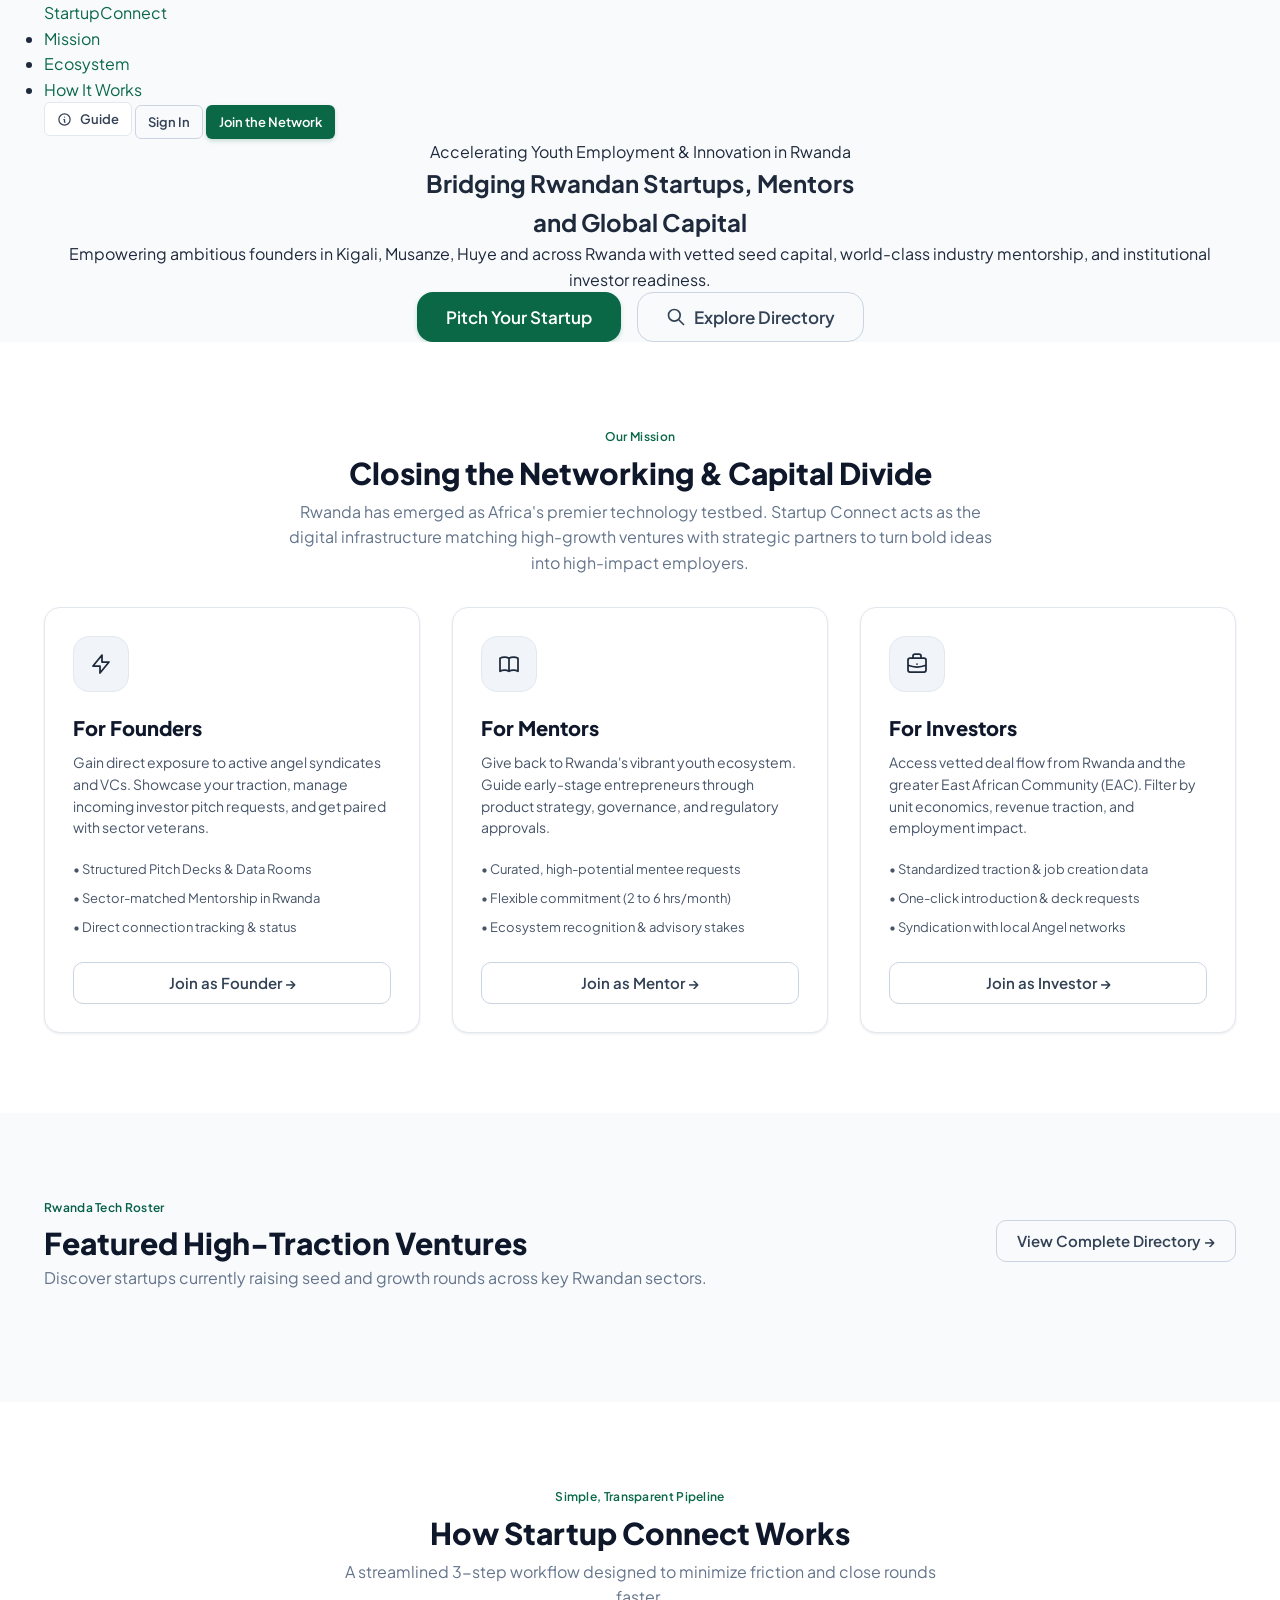
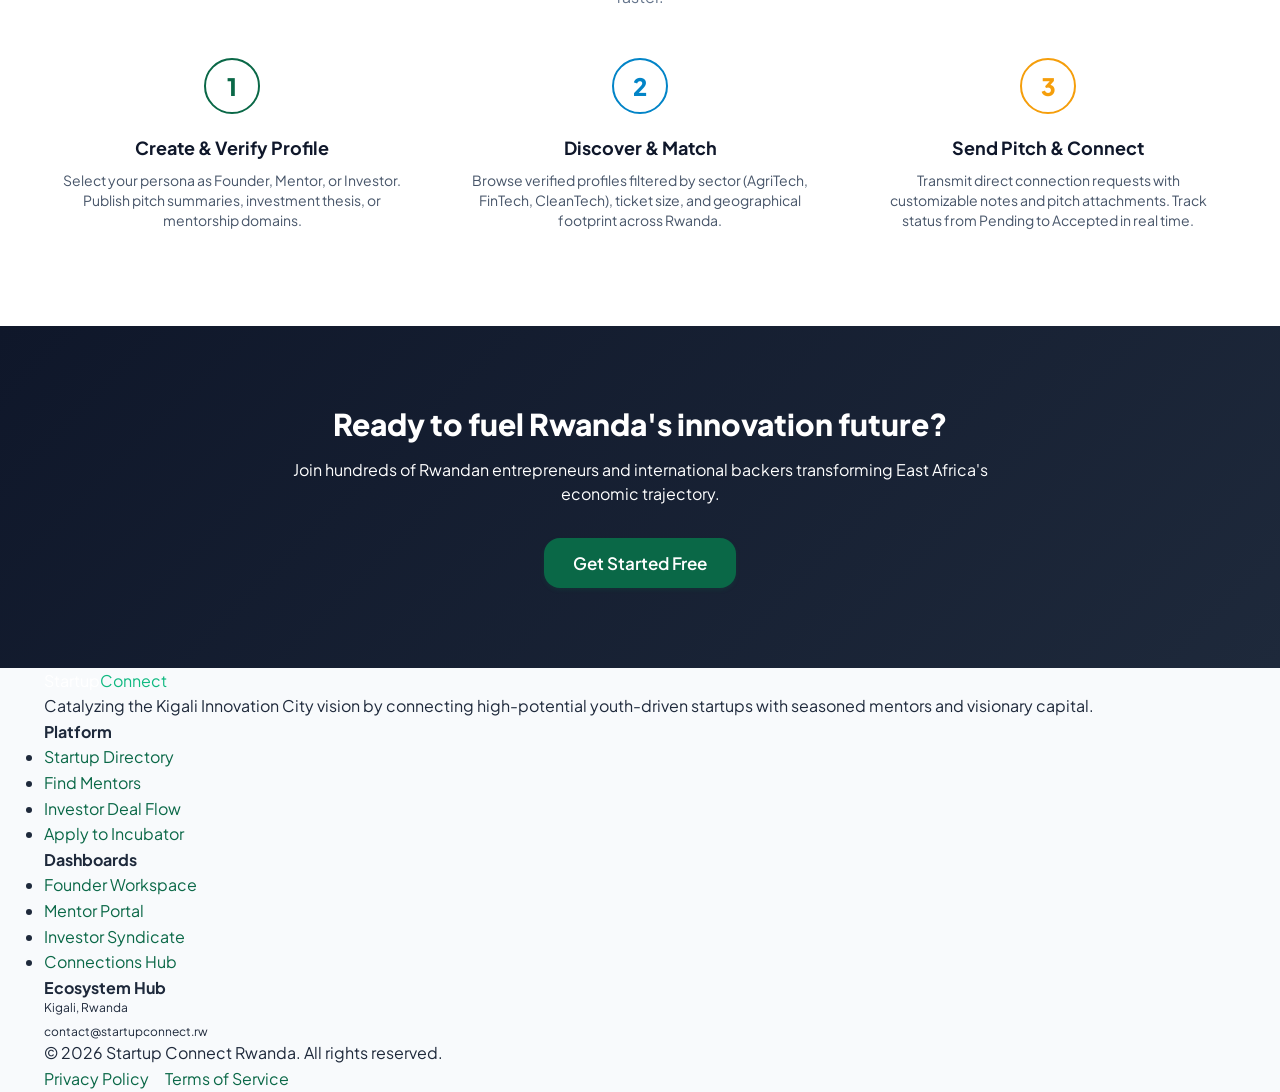
==== index.html @ 46cc5f47 "feat(landing): build ecosystem landing page with stats and value propositions" ====
<!DOCTYPE html>
<html lang="en">
<head>
  <meta charset="UTF-8">
  <meta name="viewport" content="width=device-width, initial-scale=1.0">
  <title>Startup Connect Rwanda | Bridging Startups, Mentors & Capital</title>
  <link rel="preconnect" href="https://fonts.googleapis.com">
  <link rel="preconnect" href="https://fonts.gstatic.com" crossorigin>
  <link href="https://fonts.googleapis.com/css2?family=Plus+Jakarta+Sans:wght@400;500;600;700;800&display=swap" rel="stylesheet">
  <link rel="stylesheet" href="static/css/style.css">
  <link rel="icon" href="data:image/svg+xml,<svg xmlns='http://www.w3.org/2000/svg' viewBox='0 0 100 100'><circle cx='50' cy='50' r='48' fill='%230a6847'/><text x='50' y='64' font-size='44' font-family='sans-serif' font-weight='bold' fill='white' text-anchor='middle'>SC</text></svg>">
</head>
<body>

  <!-- Rwanda Flag Accent Line -->
  <div class="rwanda-flag-stripe"></div>

  <!-- Public Header -->
  <header class="public-header">
    <div class="container">
      <nav class="navbar">
        <a href="index.html" class="brand-logo">
          <div class="brand-text">Startup<span>Connect</span></div>
        </a>

        <ul class="nav-links">
          <li><a href="#mission" class="nav-link">Mission</a></li>
          <li><a href="#startups" class="nav-link">Ecosystem</a></li>
          <li><a href="#roles" class="nav-link">How It Works</a></li>
        </ul>

        <div class="nav-actions">
          <button class="btn btn-light btn-sm" onclick="window.app.openWelcomeGuide()" data-tooltip="View platform quick guide">
            <svg width="15" height="15" fill="none" viewBox="0 0 24 24" stroke="currentColor"><path stroke-linecap="round" stroke-linejoin="round" stroke-width="2" d="M13 16h-1v-4h-1m1-4h.01M21 12a9 9 0 11-18 0 9 9 0 0118 0z" /></svg> Guide
          </button>
          <a href="login.html" id="landing-signin-btn" class="btn btn-outline btn-sm">Sign In</a>
          <a href="signup.html" id="landing-signup-btn" class="btn btn-primary btn-sm">Join the Network</a>
        </div>
      </nav>
    </div>
  </header>

  <!-- Hero Section -->
  <section class="hero-section">
    <div class="container text-center flex flex-col items-center">
      <div class="hero-kicker">
        Accelerating Youth Employment & Innovation in Rwanda
      </div>

      <h1 class="hero-title">
        Bridging Rwandan Startups, Mentors <br>
        and <span class="gradient-text">Global Capital</span>
      </h1>

      <p class="hero-subtitle">
        Empowering ambitious founders in Kigali, Musanze, Huye and across Rwanda with vetted seed capital, world-class industry mentorship, and institutional investor readiness.
      </p>

      <div class="flex gap-4 items-center flex-wrap justify-center">
        <a href="signup.html?role=founder" class="btn btn-primary btn-lg">
          Pitch Your Startup
        </a>
        <a href="directory.html" class="btn btn-outline btn-lg">
          <svg width="20" height="20" fill="none" viewBox="0 0 24 24" stroke="currentColor">
            <path stroke-linecap="round" stroke-linejoin="round" stroke-width="2" d="M21 21l-6-6m2-5a7 7 0 11-14 0 7 7 0 0114 0z" />
          </svg>
          Explore Directory
        </a>
      </div>
    </div>
  </section>

  <!-- Mission & Value Proposition -->
  <section id="mission" class="p-8" style="background-color: var(--white); padding: 5rem 0;">
    <div class="container">
      <div class="text-center mb-8" style="max-width: 720px; margin-left: auto; margin-right: auto;">
        <span class="badge badge-primary mb-2">Our Mission</span>
        <h2 class="text-3xl font-extrabold text-slate-900">Closing the Networking & Capital Divide</h2>
        <p class="text-muted mt-2">
          Rwanda has emerged as Africa's premier technology testbed. Startup Connect acts as the digital infrastructure matching high-growth ventures with strategic partners to turn bold ideas into high-impact employers.
        </p>
      </div>

      <div class="grid grid-cols-3 gap-8">
        <!-- Card 1: For Founders (Hover highlight) -->
        <div class="role-showcase-card founder" onclick="window.location.href='signup.html?role=founder'">
          <div class="role-showcase-icon"><svg width="24" height="24" fill="none" viewBox="0 0 24 24" stroke="currentColor"><path stroke-linecap="round" stroke-linejoin="round" stroke-width="1.75" d="M13 10V3L4 14h7v7l9-11h-7z" /></svg></div>
          <h3 class="role-showcase-title">For Founders</h3>
          <p class="role-showcase-desc">
            Gain direct exposure to active angel syndicates and VCs. Showcase your traction, manage incoming investor pitch requests, and get paired with sector veterans.
          </p>
          <ul class="role-showcase-checklist">
            <li class="flex items-center gap-2">• Structured Pitch Decks & Data Rooms</li>
            <li class="flex items-center gap-2">• Sector-matched Mentorship in Rwanda</li>
            <li class="flex items-center gap-2">• Direct connection tracking & status</li>
          </ul>
          <div class="btn btn-outline role-showcase-btn">Join as Founder &rarr;</div>
        </div>

        <!-- Card 2: For Mentors (Hover highlight) -->
        <div class="role-showcase-card mentor" onclick="window.location.href='signup.html?role=mentor'">
          <div class="role-showcase-icon"><svg width="24" height="24" fill="none" viewBox="0 0 24 24" stroke="currentColor"><path stroke-linecap="round" stroke-linejoin="round" stroke-width="1.75" d="M12 6.253v13m0-13C10.832 5.477 9.246 5 7.5 5S4.168 5.477 3 6.253v13C4.168 18.477 5.754 18 7.5 18s3.332.477 4.5 1.253m0-13C13.168 5.477 14.754 5 16.5 5c1.747 0 3.332.477 4.5 1.253v13C19.832 18.477 18.247 18 16.5 18c-1.746 0-3.332.477-4.5 1.253" /></svg></div>
          <h3 class="role-showcase-title">For Mentors</h3>
          <p class="role-showcase-desc">
            Give back to Rwanda's vibrant youth ecosystem. Guide early-stage entrepreneurs through product strategy, governance, and regulatory approvals.
          </p>
          <ul class="role-showcase-checklist">
            <li class="flex items-center gap-2">• Curated, high-potential mentee requests</li>
            <li class="flex items-center gap-2">• Flexible commitment (2 to 6 hrs/month)</li>
            <li class="flex items-center gap-2">• Ecosystem recognition & advisory stakes</li>
          </ul>
          <div class="btn btn-outline role-showcase-btn">Join as Mentor &rarr;</div>
        </div>

        <!-- Card 3: For Investors (Hover highlight) -->
        <div class="role-showcase-card investor" onclick="window.location.href='signup.html?role=investor'">
          <div class="role-showcase-icon"><svg width="24" height="24" fill="none" viewBox="0 0 24 24" stroke="currentColor"><path stroke-linecap="round" stroke-linejoin="round" stroke-width="1.75" d="M21 13.255A23.931 23.931 0 0112 15c-3.183 0-6.22-.62-9-1.745M16 6V4a2 2 0 00-2-2h-4a2 2 0 00-2 2v2m4 6h.01M5 20h14a2 2 0 002-2V8a2 2 0 00-2-2H5a2 2 0 00-2 2v10a2 2 0 002 2z" /></svg></div>
          <h3 class="role-showcase-title">For Investors</h3>
          <p class="role-showcase-desc">
            Access vetted deal flow from Rwanda and the greater East African Community (EAC). Filter by unit economics, revenue traction, and employment impact.
          </p>
          <ul class="role-showcase-checklist">
            <li class="flex items-center gap-2">• Standardized traction & job creation data</li>
            <li class="flex items-center gap-2">• One-click introduction & deck requests</li>
            <li class="flex items-center gap-2">• Syndication with local Angel networks</li>
          </ul>
          <div class="btn btn-outline role-showcase-btn">Join as Investor &rarr;</div>
        </div>
      </div>
    </div>
  </section>

  <!-- Interactive Ecosystem Preview -->
  <section id="startups" class="p-8" style="background-color: var(--slate-50); padding: 5rem 0;">
    <div class="container">
      <div class="flex items-center justify-between mb-8 flex-wrap gap-4">
        <div>
          <span class="badge badge-success mb-2">Rwanda Tech Roster</span>
          <h2 class="text-3xl font-extrabold text-slate-900">Featured High-Traction Ventures</h2>
          <p class="text-muted mt-1">Discover startups currently raising seed and growth rounds across key Rwandan sectors.</p>
        </div>
        <a href="directory.html" class="btn btn-outline">View Complete Directory &rarr;</a>
      </div>

      <div class="grid grid-cols-3 gap-6" id="featured-startups-grid">
        <!-- Rendered by JS or static fallback -->
      </div>
    </div>
  </section>

  <!-- How It Works Step By Step -->
  <section id="roles" class="p-8" style="background-color: var(--white); padding: 5rem 0;">
    <div class="container">
      <div class="text-center mb-8" style="max-width: 600px; margin-left: auto; margin-right: auto;">
        <span class="badge badge-primary mb-2">Simple, Transparent Pipeline</span>
        <h2 class="text-3xl font-extrabold text-slate-900">How Startup Connect Works</h2>
        <p class="text-muted mt-2">A streamlined 3-step workflow designed to minimize friction and close rounds faster.</p>
      </div>

      <div class="grid grid-cols-3 gap-8 text-center">
        <div class="p-4">
          <div style="width: 3.5rem; height: 3.5rem; border-radius: 50%; border: 2px solid var(--primary); background: transparent; color: var(--primary); font-size: 1.5rem; font-weight: 800; display: inline-flex; align-items: center; justify-content: center; margin-bottom: 1.25rem;">1</div>
          <h3 class="text-lg font-bold text-slate-900 mb-2">Create & Verify Profile</h3>
          <p class="text-sm text-slate-600">Select your persona as Founder, Mentor, or Investor. Publish pitch summaries, investment thesis, or mentorship domains.</p>
        </div>

        <div class="p-4">
          <div style="width: 3.5rem; height: 3.5rem; border-radius: 50%; border: 2px solid var(--secondary); background: transparent; color: var(--secondary); font-size: 1.5rem; font-weight: 800; display: inline-flex; align-items: center; justify-content: center; margin-bottom: 1.25rem;">2</div>
          <h3 class="text-lg font-bold text-slate-900 mb-2">Discover & Match</h3>
          <p class="text-sm text-slate-600">Browse verified profiles filtered by sector (AgriTech, FinTech, CleanTech), ticket size, and geographical footprint across Rwanda.</p>
        </div>

        <div class="p-4">
          <div style="width: 3.5rem; height: 3.5rem; border-radius: 50%; border: 2px solid var(--accent-gold); background: transparent; color: var(--accent-gold); font-size: 1.5rem; font-weight: 800; display: inline-flex; align-items: center; justify-content: center; margin-bottom: 1.25rem;">3</div>
          <h3 class="text-lg font-bold text-slate-900 mb-2">Send Pitch & Connect</h3>
          <p class="text-sm text-slate-600">Transmit direct connection requests with customizable notes and pitch attachments. Track status from Pending to Accepted in real time.</p>
        </div>
      </div>
    </div>
  </section>

  <!-- CTA Banner -->
  <section class="p-8" style="background: linear-gradient(135deg, var(--slate-900) 0%, #1e293b 100%); color: var(--white); padding: 5rem 0;">
    <div class="container text-center" style="max-width: 760px;">
      <h2 class="text-3xl font-extrabold mb-4">Ready to fuel Rwanda's innovation future?</h2>
      <p class="text-slate-300 text-base mb-8">
        Join hundreds of Rwandan entrepreneurs and international backers transforming East Africa's economic trajectory.
      </p>
      <div class="flex gap-4 justify-center flex-wrap">
        <a href="signup.html" class="btn btn-primary btn-lg">Get Started Free</a>
      </div>
    </div>
  </section>

  <!-- Public Footer -->
  <footer class="public-footer">
    <div class="container">
      <div class="footer-top">
        <div class="footer-brand">
          <div class="brand-logo" style="color: var(--white);">
            <div class="brand-text">Startup<span style="color: #10b981;">Connect</span></div>
          </div>
          <p>
            Catalyzing the Kigali Innovation City vision by connecting high-potential youth-driven startups with seasoned mentors and visionary capital.
          </p>
        </div>

        <div>
          <h4 class="footer-title">Platform</h4>
          <ul class="footer-links">
            <li><a href="directory.html" class="footer-link">Startup Directory</a></li>
            <li><a href="directory.html?role=mentor" class="footer-link">Find Mentors</a></li>
            <li><a href="directory.html?role=investor" class="footer-link">Investor Deal Flow</a></li>
            <li><a href="signup.html" class="footer-link">Apply to Incubator</a></li>
          </ul>
        </div>

        <div>
          <h4 class="footer-title">Dashboards</h4>
          <ul class="footer-links">
            <li><a href="dashboard-founder.html" class="footer-link">Founder Workspace</a></li>
            <li><a href="dashboard-mentor.html" class="footer-link">Mentor Portal</a></li>
            <li><a href="dashboard-investor.html" class="footer-link">Investor Syndicate</a></li>
            <li><a href="connections.html" class="footer-link">Connections Hub</a></li>
          </ul>
        </div>

        <div>
          <h4 class="footer-title">Ecosystem Hub</h4>
          <p class="text-xs text-slate-400 mb-2">Kigali, Rwanda</p>
          <p class="text-xs text-slate-400">contact@startupconnect.rw</p>
        </div>
      </div>

      <div class="footer-bottom">
        <div>&copy; 2026 Startup Connect Rwanda. All rights reserved.</div>
        <div class="flex gap-4">
          <a href="#" class="footer-link">Privacy Policy</a>
          <a href="#" class="footer-link">Terms of Service</a>
        </div>
      </div>
    </div>
  </footer>

  <script src="static/js/data.js"></script>
  <script src="static/js/app.js"></script>
  <script>
    // Render featured startups on landing page
    document.addEventListener("DOMContentLoaded", () => {
      const container = document.getElementById("featured-startups-grid");
      if (!container || !window.app) return;

      const featured = window.app.state.startups.filter(s => s.isFeatured).slice(0, 3);
      container.innerHTML = featured.map(s => `
        <div class="profile-card">
          <div class="profile-header">
            <div class="profile-title-area">
              <div class="flex items-center justify-between">
                <span class="badge badge-primary">${s.sector}</span>
                <span class="text-xs font-semibold text-muted">${s.stage}</span>
              </div>
              <h3 class="profile-name mt-1">${s.name}</h3>
              <div class="profile-subtitle">${s.location} • Founder: ${s.founderName}</div>
            </div>
          </div>
          
          <p class="profile-bio">${s.description}</p>
          
          <div class="profile-meta-grid">
            <div class="meta-item">
              <span class="meta-label">Target Round</span>
              <span class="meta-val text-primary">${formatRwf(s.capitalSeeking)}</span>
            </div>
            <div class="meta-item">
              <span class="meta-label">Youth Jobs</span>
              <span class="meta-val">${s.youthJobsCreated} created</span>
            </div>
          </div>

          <div class="flex gap-2 mt-auto">
            <a href="directory.html?q=${encodeURIComponent(s.name)}" class="btn btn-outline btn-sm flex-1">View Profile</a>
            <a href="signup.html?role=investor" class="btn btn-primary btn-sm">Pitch Request</a>
          </div>
        </div>
      `).join("");

      if (window.app && window.app.currentUser) {
        const signinBtn = document.getElementById("landing-signin-btn");
        const signupBtn = document.getElementById("landing-signup-btn");
        if (signinBtn) {
          signinBtn.href = `dashboard-${window.app.currentUser.role}.html`;
          signinBtn.textContent = "My Dashboard";
          signinBtn.className = "btn btn-primary btn-sm";
        }
        if (signupBtn) {
          signupBtn.href = "#";
          signupBtn.textContent = "Sign Out";
          signupBtn.className = "btn btn-outline btn-sm";
          signupBtn.onclick = (e) => {
            e.preventDefault();
            window.app.logout();
          };
        }
      }
    });
  </script>
</body>
</html>
---- static/css/style.css ----
/* ==========================================================================
   Startup Connect Rwanda - Modern Design System
   Professional Startup Incubator & Accelerator Aesthetic
   ========================================================================== */

:root {
  /* Brand Palette - Inspired by Rwanda's Innovation & Green Economy */
  --primary: #0a6847;
  --primary-hover: #085238;
  --primary-light: #e8f5e9;
  --primary-subtle: rgba(10, 104, 71, 0.08);

  --secondary: #0284c7;
  --secondary-hover: #0369a1;
  --secondary-light: #e0f2fe;

  --accent-gold: #f59e0b;
  --accent-gold-light: #fef3c7;
  --rwanda-blue: #00a3e0;
  --rwanda-yellow: #fad201;
  --rwanda-green: #20603d;

  /* Neutral Spectrum */
  --slate-900: #0f172a;
  --slate-800: #1e293b;
  --slate-700: #334155;
  --slate-600: #475569;
  --slate-500: #64748b;
  --slate-400: #94a3b8;
  --slate-300: #cbd5e1;
  --slate-200: #e2e8f0;
  --slate-100: #f1f5f9;
  --slate-50: #f8fafc;
  --white: #ffffff;

  /* Status Tokens */
  --success: #10b981;
  --success-bg: #d1fae5;
  --warning: #f59e0b;
  --warning-bg: #fef3c7;
  --danger: #ef4444;
  --danger-bg: #fee2e2;
  --info: #3b82f6;
  --info-bg: #dbeafe;

  /* Typography */
  --font-sans: 'Plus Jakarta Sans', 'Inter', -apple-system, BlinkMacSystemFont, 'Segoe UI', Roboto, sans-serif;
  --font-mono: ui-monospace, SFMono-Regular, Menlo, Monaco, Consolas, monospace;

  /* Elevations */
  --shadow-xs: 0 1px 2px 0 rgba(0, 0, 0, 0.05);
  --shadow-sm: 0 1px 3px 0 rgba(15, 23, 42, 0.08), 0 1px 2px -1px rgba(15, 23, 42, 0.04);
  --shadow-md: 0 4px 6px -1px rgba(15, 23, 42, 0.08), 0 2px 4px -2px rgba(15, 23, 42, 0.06);
  --shadow-lg: 0 10px 15px -3px rgba(15, 23, 42, 0.08), 0 4px 6px -4px rgba(15, 23, 42, 0.04);
  --shadow-xl: 0 20px 25px -5px rgba(15, 23, 42, 0.1), 0 8px 10px -6px rgba(15, 23, 42, 0.05);
  --shadow-glass: 0 8px 32px 0 rgba(15, 23, 42, 0.08);

  /* Borders & Radius */
  --radius-sm: 6px;
  --radius-md: 10px;
  --radius-lg: 16px;
  --radius-xl: 24px;
  --radius-full: 9999px;

  /* Transitions */
  --transition-fast: 150ms cubic-bezier(0.4, 0, 0.2, 1);
  --transition-normal: 250ms cubic-bezier(0.4, 0, 0.2, 1);
  --transition-bounce: 350ms cubic-bezier(0.34, 1.56, 0.64, 1);
}

/* Base Resets */
*, *::before, *::after {
  box-sizing: border-box;
  margin: 0;
  padding: 0;
}

html {
  font-size: 16px;
  scroll-behavior: smooth;
  -webkit-font-smoothing: antialiased;
  -moz-osx-font-smoothing: grayscale;
}

body {
  font-family: var(--font-sans);
  background-color: var(--slate-50);
  color: var(--slate-800);
  line-height: 1.6;
  min-height: 100vh;
  display: flex;
  flex-direction: column;
}

img {
  max-width: 100%;
  height: auto;
  display: block;
}

a {
  color: var(--primary);
  text-decoration: none;
  transition: color var(--transition-fast);
}

a:hover {
  color: var(--primary-hover);
}

button, input, select, textarea {
  font-family: inherit;
  font-size: inherit;
}

/* ==========================================================================
   Layout & Container Utilities
   ========================================================================== */
.container {
  width: 100%;
  max-width: 1240px;
  margin-left: auto;
  margin-right: auto;
  padding-left: 1.5rem;
  padding-right: 1.5rem;
}

.container-fluid {
  width: 100%;
  padding-left: 1.5rem;
  padding-right: 1.5rem;
}

/* Grid & Flex Utilities */
.flex { display: flex; }
.flex-col { display: flex; flex-direction: column; }
.items-center { align-items: center; }
.items-start { align-items: flex-start; }
.justify-between { justify-content: space-between; }
.justify-center { justify-content: center; }
.justify-end { justify-content: flex-end; }
.flex-wrap { flex-wrap: wrap; }
.gap-1 { gap: 0.25rem; }
.gap-2 { gap: 0.5rem; }
.gap-3 { gap: 0.75rem; }
.gap-4 { gap: 1rem; }
.gap-6 { gap: 1.5rem; }
.gap-8 { gap: 2rem; }
.flex-1 { flex: 1; }

.grid { display: grid; }
.grid-cols-1 { grid-template-columns: repeat(1, minmax(0, 1fr)); }
.grid-cols-2 { grid-template-columns: repeat(2, minmax(0, 1fr)); }
.grid-cols-3 { grid-template-columns: repeat(3, minmax(0, 1fr)); }
.grid-cols-4 { grid-template-columns: repeat(4, minmax(0, 1fr)); }

@media (max-width: 1024px) {
  .grid-cols-4 { grid-template-columns: repeat(2, minmax(0, 1fr)); }
  .grid-cols-3 { grid-template-columns: repeat(2, minmax(0, 1fr)); }
}

@media (max-width: 768px) {
  .grid-cols-4, .grid-cols-3, .grid-cols-2 { grid-template-columns: 1fr; }
}

/* Spacing */
.mt-1 { margin-top: 0.25rem; }
.mt-2 { margin-top: 0.5rem; }
.mt-4 { margin-top: 1rem; }
.mt-6 { margin-top: 1.5rem; }
.mt-8 { margin-top: 2rem; }
.mb-2 { margin-bottom: 0.5rem; }
.mb-4 { margin-bottom: 1rem; }
.mb-6 { margin-bottom: 1.5rem; }
.mb-8 { margin-bottom: 2rem; }
.p-4 { padding: 1rem; }
.p-6 { padding: 1.5rem; }
.p-8 { padding: 2rem; }

/* Text Utilities */
.text-center { text-align: center; }
.text-left { text-align: left; }
.text-right { text-align: right; }
.text-xs { font-size: 0.75rem; line-height: 1rem; }
.text-sm { font-size: 0.875rem; line-height: 1.25rem; }
.text-base { font-size: 1rem; line-height: 1.5rem; }
.text-lg { font-size: 1.125rem; line-height: 1.75rem; }
.text-xl { font-size: 1.25rem; line-height: 1.75rem; }
.text-2xl { font-size: 1.5rem; line-height: 2rem; }
.text-3xl { font-size: 1.875rem; line-height: 2.25rem; }
.text-4xl { font-size: 2.25rem; line-height: 2.5rem; }
.font-normal { font-weight: 400; }
.font-medium { font-weight: 500; }
.font-semibold { font-weight: 600; }
.font-bold { font-weight: 700; }
.font-extrabold { font-weight: 800; }

.text-muted { color: var(--slate-500); }
.text-slate-600 { color: var(--slate-600); }
.text-slate-700 { color: var(--slate-700); }
.text-slate-900 { color: var(--slate-900); }
.text-primary { color: var(--primary); }
.text-success { color: var(--success); }
.text-warning { color: var(--warning); }
.text-danger { color: var(--danger); }

/* ==========================================================================
   UI Components: Buttons
   ========================================================================== */
.btn {
  display: inline-flex;
  align-items: center;
  justify-content: center;
  gap: 0.5rem;
  font-weight: 600;
  font-size: 0.9375rem;
  padding: 0.625rem 1.25rem;
  border-radius: var(--radius-md);
  border: 1px solid transparent;
  cursor: pointer;
  transition: all var(--transition-fast);
  white-space: nowrap;
  line-height: 1.25rem;
}

.btn:active {
  transform: translateY(1px);
}

.btn-primary {
  background-color: var(--primary);
  color: var(--white);
  box-shadow: 0 2px 4px rgba(10, 104, 71, 0.2);
}
.btn-primary:hover {
  background-color: var(--primary-hover);
  color: var(--white);
  box-shadow: 0 4px 8px rgba(10, 104, 71, 0.3);
}

.btn-secondary {
  background-color: var(--secondary);
  color: var(--white);
}
.btn-secondary:hover {
  background-color: var(--secondary-hover);
  color: var(--white);
}

.btn-outline {
  background-color: transparent;
  border-color: var(--slate-300);
  color: var(--slate-700);
}
.btn-outline:hover {
  background-color: var(--slate-100);
  border-color: var(--slate-400);
  color: var(--slate-900);
}

.btn-outline-primary {
  background-color: transparent;
  border-color: var(--primary);
  color: var(--primary);
}
.btn-outline-primary:hover {
  background-color: var(--primary-light);
  color: var(--primary-hover);
}

.btn-light {
  background-color: var(--white);
  border-color: var(--slate-200);
  color: var(--slate-700);
}
.btn-light:hover {
  background-color: var(--slate-50);
  color: var(--slate-900);
  border-color: var(--slate-300);
}

.btn-danger {
  background-color: var(--danger);
  color: var(--white);
}
.btn-danger:hover {
  background-color: #dc2626;
  color: var(--white);
}

.btn-sm {
  padding: 0.375rem 0.75rem;
  font-size: 0.8125rem;
  border-radius: var(--radius-sm);
}

.btn-lg {
  padding: 0.875rem 1.75rem;
  font-size: 1.0625rem;
  border-radius: var(--radius-lg);
}

.btn-block {
  width: 100%;
}

.btn-icon {
  width: 2.25rem;
  height: 2.25rem;
  padding: 0;
  display: inline-flex;
  align-items: center;
  justify-content: center;
  border-radius: var(--radius-md);
}

/* ==========================================================================
   UI Components: Badges & Tags
   ========================================================================== */
.badge {
  display: inline-flex;
  align-items: center;
  gap: 0.375rem;
  font-size: 0.75rem;
  font-weight: 600;
  padding: 0;
  background-color: transparent !important;
  background: transparent !important;
  border: none !important;
  box-shadow: none !important;
  border-radius: 0;
  text-transform: capitalize;
  letter-spacing: 0.025em;
}

.badge-primary { background-color: transparent !important; background: transparent !important; color: var(--primary); }
.badge-secondary { background-color: transparent !important; background: transparent !important; color: var(--secondary); }
.badge-success { background-color: transparent !important; background: transparent !important; color: #065f46; }
.badge-warning { background-color: transparent !important; background: transparent !important; color: #92400e; }
.badge-danger { background-color: transparent !important; background: transparent !important; color: #991b1b; }
.badge-info { background-color: transparent !important; background: transparent !important; color: #1e40af; }
.badge-slate { background-color: transparent !important; background: transparent !important; color: var(--slate-700); }

.badge-dot::before {
  content: '';
  width: 6px;
  height: 6px;
  border-radius: 50%;
  background-color: currentColor;
}

/* Sector & Stage Pills */
.tag {
  display: inline-flex;
  align-items: center;
  font-size: 0.75rem;
  font-weight: 600;
  padding: 0;
  border-radius: 0;
  background-color: transparent !important;
  background: transparent !important;
  color: var(--slate-600);
  border: none !important;
}

/* ==========================================================================
   UI Components: Cards & Panels
   ========================================================================== */
.card {
  background-color: var(--white);
  border-radius: var(--radius-lg);
  border: 1px solid var(--slate-200);
  box-shadow: var(--shadow-sm);
  transition: transform var(--transition-normal), box-shadow var(--transition-normal);
  overflow: hidden;
}

.card-hover:hover {
  transform: translateY(-3px);
  box-shadow: var(--shadow-lg);
  border-color: var(--slate-300);
}

.card-header {
  padding: 1.35rem 1.75rem;
  border-bottom: 1px solid var(--slate-100);
  display: flex;
  align-items: center;
  justify-content: space-between;
}

.card-body {
  padding: 1.75rem 2rem;
}

.card-footer {
  padding: 1rem 1.5rem;
  background-color: var(--slate-50);
  border-top: 1px solid var(--slate-100);
}

/* Stat Card */
.stat-card {
  background: var(--white);
  border-radius: var(--radius-lg);
  padding: 1.25rem 1.5rem;
  border: 1px solid var(--slate-200);
  box-shadow: var(--shadow-sm);
  display: flex;
  flex-direction: column;
  justify-content: center;
  gap: 0.25rem;
  position: relative;
  overflow: hidden;
  transition: transform var(--transition-fast), box-shadow var(--transition-fast), border-color var(--transition-fast);
}

.stat-card:hover {
  transform: translateY(-2px);
  box-shadow: var(--shadow-md);
  border-color: var(--slate-300);
}

.stat-icon {
  width: 3.25rem;
  height: 3.25rem;
  border-radius: var(--radius-lg);
  display: flex;
  align-items: center;
  justify-content: center;
  font-size: 1.5rem;
  flex-shrink: 0;
}

.stat-icon.green { background-color: var(--primary-light); color: var(--primary); }
.stat-icon.blue { background-color: var(--secondary-light); color: var(--secondary); }
.stat-icon.gold { background-color: var(--accent-gold-light); color: var(--accent-gold); }
.stat-icon.purple { background-color: #f3e8ff; color: #7e22ce; }

.stat-val {
  font-size: 1.75rem;
  font-weight: 800;
  color: var(--slate-900);
  line-height: 1.2;
}

.stat-label {
  font-size: 0.875rem;
  color: var(--slate-500);
  font-weight: 500;
}

/* ==========================================================================
   UI Components: Form Elements
   ========================================================================== */
.form-group {
  margin-bottom: 1.25rem;
}

.form-label {
  display: block;
  font-size: 0.875rem;
  font-weight: 600;
  color: var(--slate-700);
  margin-bottom: 0.375rem;
}

.form-label .required {
  color: var(--danger);
  margin-left: 2px;
}

.form-control {
  width: 100%;
  padding: 0.6875rem 0.875rem;
  font-size: 0.9375rem;
  border: 1px solid var(--slate-300);
  border-radius: var(--radius-md);
  background-color: var(--white);
  color: var(--slate-800);
  transition: border-color var(--transition-fast), box-shadow var(--transition-fast);
}

.form-control:focus {
  outline: none;
  border-color: var(--primary);
  box-shadow: 0 0 0 3px rgba(10, 104, 71, 0.15);
}

.form-control::placeholder {
  color: var(--slate-400);
}

textarea.form-control {
  min-height: 100px;
  resize: vertical;
}

.form-select {
  appearance: none;
  background-image: url("data:image/svg+xml,%3Csvg xmlns='http://www.w3.org/2000/svg' fill='none' viewBox='0 0 24 24' stroke='%2364748b'%3E%3Cpath stroke-linecap='round' stroke-linejoin='round' stroke-width='2' d='M19 9l-7 7-7-7'%3E%3C/path%3E%3C/svg%3E");
  background-repeat: no-repeat;
  background-position: right 0.75rem center;
  background-size: 1.25rem;
  padding-right: 2.5rem;
}

.form-hint {
  font-size: 0.75rem;
  color: var(--slate-500);
  margin-top: 0.25rem;
}

/* Role Selector Cards */
.role-picker {
  display: grid;
  grid-template-columns: repeat(3, 1fr);
  gap: 1rem;
  margin-bottom: 1.5rem;
}

@media (max-width: 768px) {
  .role-picker { grid-template-columns: 1fr; }
}

.role-card {
  border: 2px solid var(--slate-200);
  border-radius: var(--radius-lg);
  padding: 1.25rem 1rem;
  text-align: center;
  cursor: pointer;
  background: var(--white);
  transition: all var(--transition-normal);
  display: flex;
  flex-direction: column;
  align-items: center;
  position: relative;
}

/* Hover highlights for role-specific cards */
.role-card[data-role="founder"]:hover {
  border-color: var(--primary);
  background: linear-gradient(180deg, rgba(10, 104, 71, 0.05) 0%, var(--white) 100%);
  transform: translateY(-4px);
  box-shadow: 0 12px 24px -4px rgba(10, 104, 71, 0.2);
}
.role-card[data-role="founder"]:hover .role-card-icon {
  background: var(--primary);
  color: var(--white);
  border-color: var(--primary);
  transform: scale(1.08);
}

.role-card[data-role="mentor"]:hover {
  border-color: var(--secondary);
  background: linear-gradient(180deg, rgba(2, 132, 199, 0.05) 0%, var(--white) 100%);
  transform: translateY(-4px);
  box-shadow: 0 12px 24px -4px rgba(2, 132, 199, 0.25);
}
.role-card[data-role="mentor"]:hover .role-card-icon {
  background: var(--secondary);
  color: var(--white);
  border-color: var(--secondary);
  transform: scale(1.08);
}

.role-card[data-role="investor"]:hover {
  border-color: var(--accent-gold);
  background: linear-gradient(180deg, rgba(245, 158, 11, 0.05) 0%, var(--white) 100%);
  transform: translateY(-4px);
  box-shadow: 0 12px 24px -4px rgba(245, 158, 11, 0.25);
}
.role-card[data-role="investor"]:hover .role-card-icon {
  background: var(--slate-900);
  color: var(--accent-gold);
  border-color: var(--slate-900);
  transform: scale(1.08);
}

/* Active states */
.role-card[data-role="founder"].active {
  border-color: var(--primary);
  background-color: var(--primary-light);
  box-shadow: 0 0 0 2px var(--primary);
}
.role-card[data-role="founder"].active .role-card-icon {
  background: var(--primary);
  color: var(--white);
}

.role-card[data-role="mentor"].active {
  border-color: var(--secondary);
  background-color: var(--secondary-light);
  box-shadow: 0 0 0 2px var(--secondary);
}
.role-card[data-role="mentor"].active .role-card-icon {
  background: var(--secondary);
  color: var(--white);
}

.role-card[data-role="investor"].active {
  border-color: var(--slate-900);
  background-color: var(--slate-100);
  box-shadow: 0 0 0 2px var(--slate-900);
}
.role-card[data-role="investor"].active .role-card-icon {
  background: var(--slate-900);
  color: var(--white);
}

.role-card-icon {
  width: 3rem;
  height: 3rem;
  border-radius: 50%;
  background: var(--white);
  border: 1px solid var(--slate-200);
  display: flex;
  align-items: center;
  justify-content: center;
  font-size: 1.5rem;
  margin-bottom: 0.75rem;
  color: var(--primary);
  transition: all var(--transition-fast);
}

.role-card-title {
  font-weight: 700;
  font-size: 1rem;
  color: var(--slate-900);
  margin-bottom: 0.25rem;
}

.role-card-desc {
  font-size: 0.78rem;
  color: var(--slate-500);
  line-height: 1.35;
}

/* ==========================================================================
   Interactive Role Showcase Cards (For Landing Page)
   Hover highlights for Founders, Mentors, Investors
   ========================================================================== */
.role-showcase-card {
  background-color: var(--white);
  border: 1.5px solid var(--slate-200);
  border-radius: var(--radius-lg);
  padding: 1.75rem;
  box-shadow: var(--shadow-sm);
  display: flex;
  flex-direction: column;
  height: 100%;
  cursor: pointer;
  position: relative;
  overflow: hidden;
  transition: transform var(--transition-normal), box-shadow var(--transition-normal), border-color var(--transition-normal), background var(--transition-normal);
  text-decoration: none;
  color: inherit;
}

.role-showcase-card:hover {
  transform: translateY(-8px);
}

.role-showcase-icon {
  width: 3.5rem;
  height: 3.5rem;
  border-radius: var(--radius-lg);
  background-color: var(--slate-100);
  border: 1px solid var(--slate-200);
  display: flex;
  align-items: center;
  justify-content: center;
  font-size: 1.75rem;
  margin-bottom: 1.25rem;
  transition: all var(--transition-normal);
}

.role-showcase-title {
  font-size: 1.25rem;
  font-weight: 800;
  color: var(--slate-900);
  margin-bottom: 0.5rem;
  transition: color var(--transition-fast);
}

.role-showcase-desc {
  font-size: 0.875rem;
  color: var(--slate-600);
  line-height: 1.55;
  margin-bottom: 1.25rem;
}

.role-showcase-checklist {
  list-style: none;
  font-size: 0.8125rem;
  color: var(--slate-600);
  display: flex;
  flex-direction: column;
  gap: 0.5rem;
  margin-bottom: 1.5rem;
}

.role-showcase-btn {
  margin-top: auto;
  width: 100%;
  transition: all var(--transition-normal);
}

/* 1. Founder Hover Highlight */
.role-showcase-card.founder:hover {
  border-color: var(--primary);
  background: linear-gradient(180deg, rgba(10, 104, 71, 0.04) 0%, #ffffff 50%);
  box-shadow: 0 20px 35px -8px rgba(10, 104, 71, 0.22), 0 0 0 2px var(--primary);
}
.role-showcase-card.founder:hover .role-showcase-icon {
  background-color: var(--primary);
  color: var(--white);
  border-color: var(--primary);
  transform: scale(1.1) rotate(-4deg);
  box-shadow: 0 8px 16px rgba(10, 104, 71, 0.25);
}
.role-showcase-card.founder:hover .role-showcase-title {
  color: var(--primary);
}
.role-showcase-card.founder:hover .role-showcase-btn {
  background-color: var(--primary);
  color: var(--white);
  border-color: var(--primary);
  box-shadow: 0 4px 14px rgba(10, 104, 71, 0.35);
  transform: translateY(-2px);
}

/* 2. Mentor Hover Highlight */
.role-showcase-card.mentor:hover {
  border-color: var(--secondary);
  background: linear-gradient(180deg, rgba(2, 132, 199, 0.04) 0%, #ffffff 50%);
  box-shadow: 0 20px 35px -8px rgba(2, 132, 199, 0.25), 0 0 0 2px var(--secondary);
}
.role-showcase-card.mentor:hover .role-showcase-icon {
  background-color: var(--secondary);
  color: var(--white);
  border-color: var(--secondary);
  transform: scale(1.1) rotate(4deg);
  box-shadow: 0 8px 16px rgba(2, 132, 199, 0.25);
}
.role-showcase-card.mentor:hover .role-showcase-title {
  color: var(--secondary);
}
.role-showcase-card.mentor:hover .role-showcase-btn {
  background-color: var(--secondary);
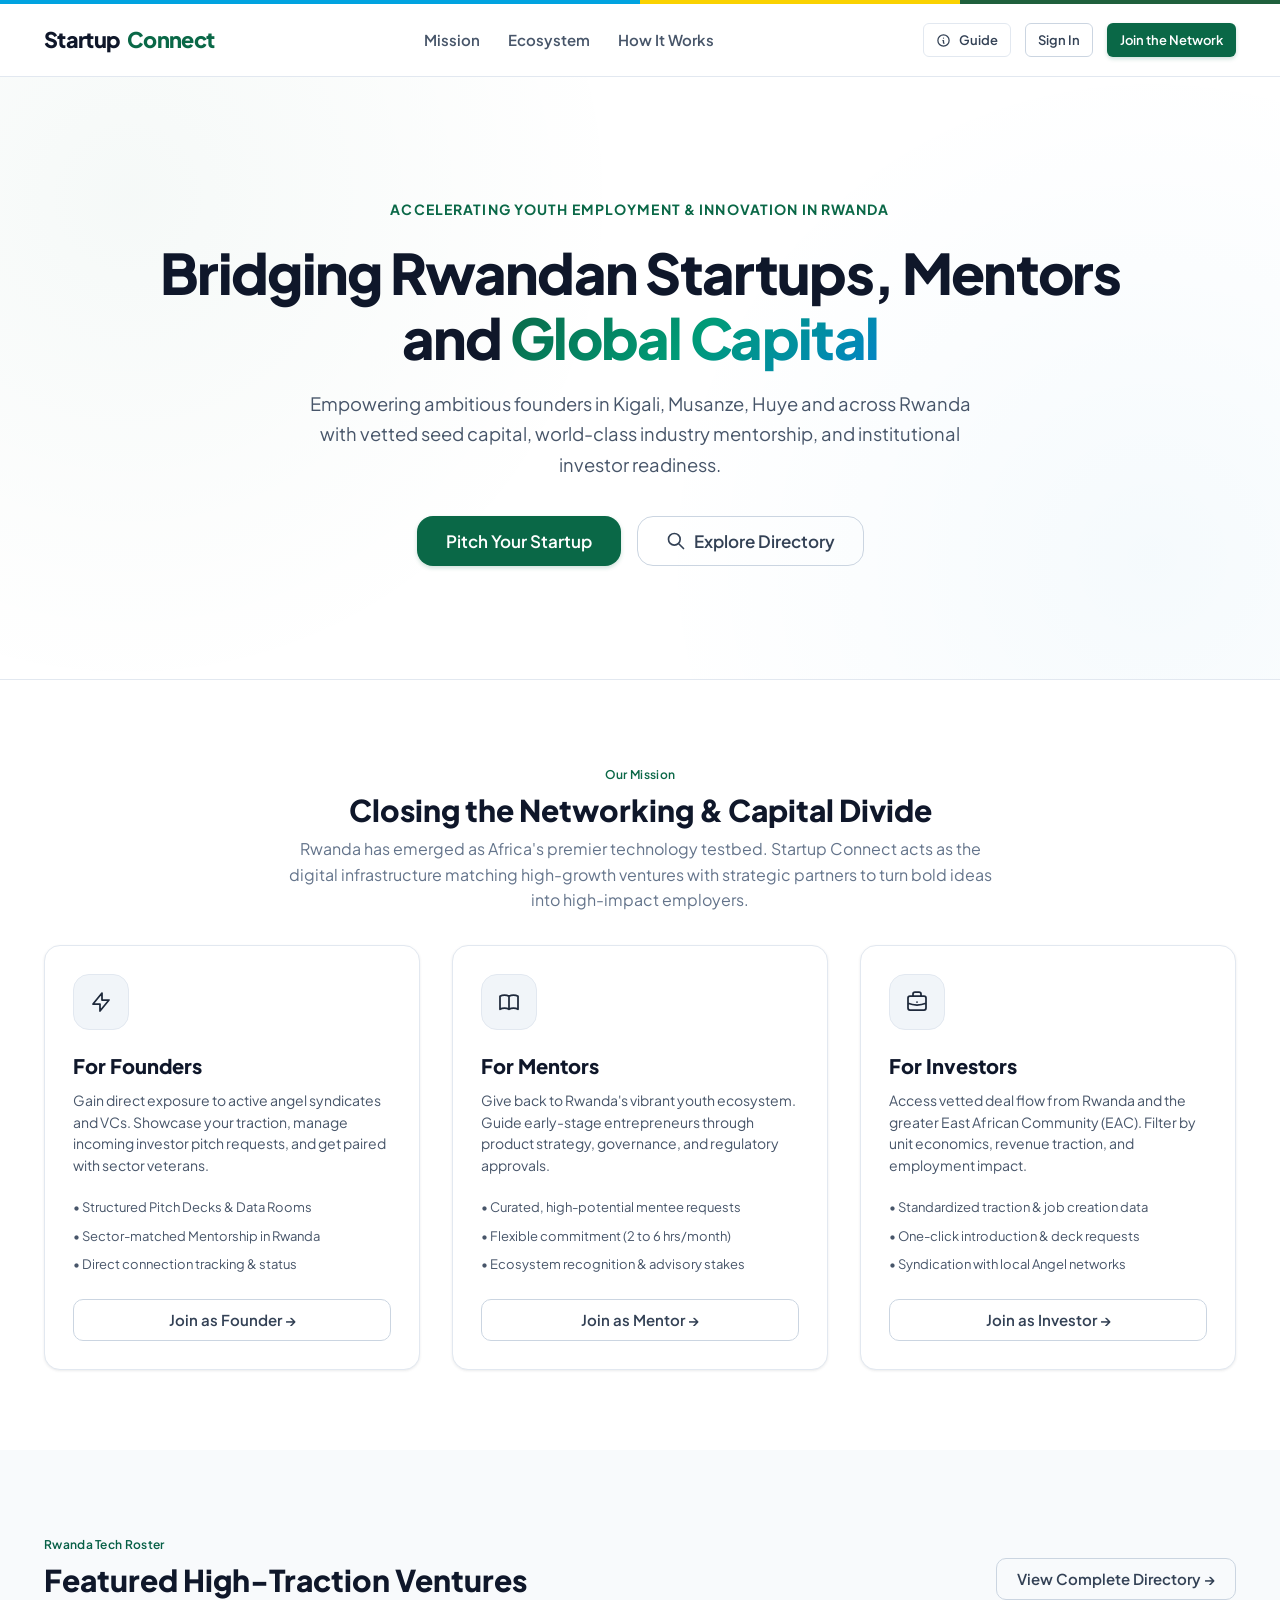
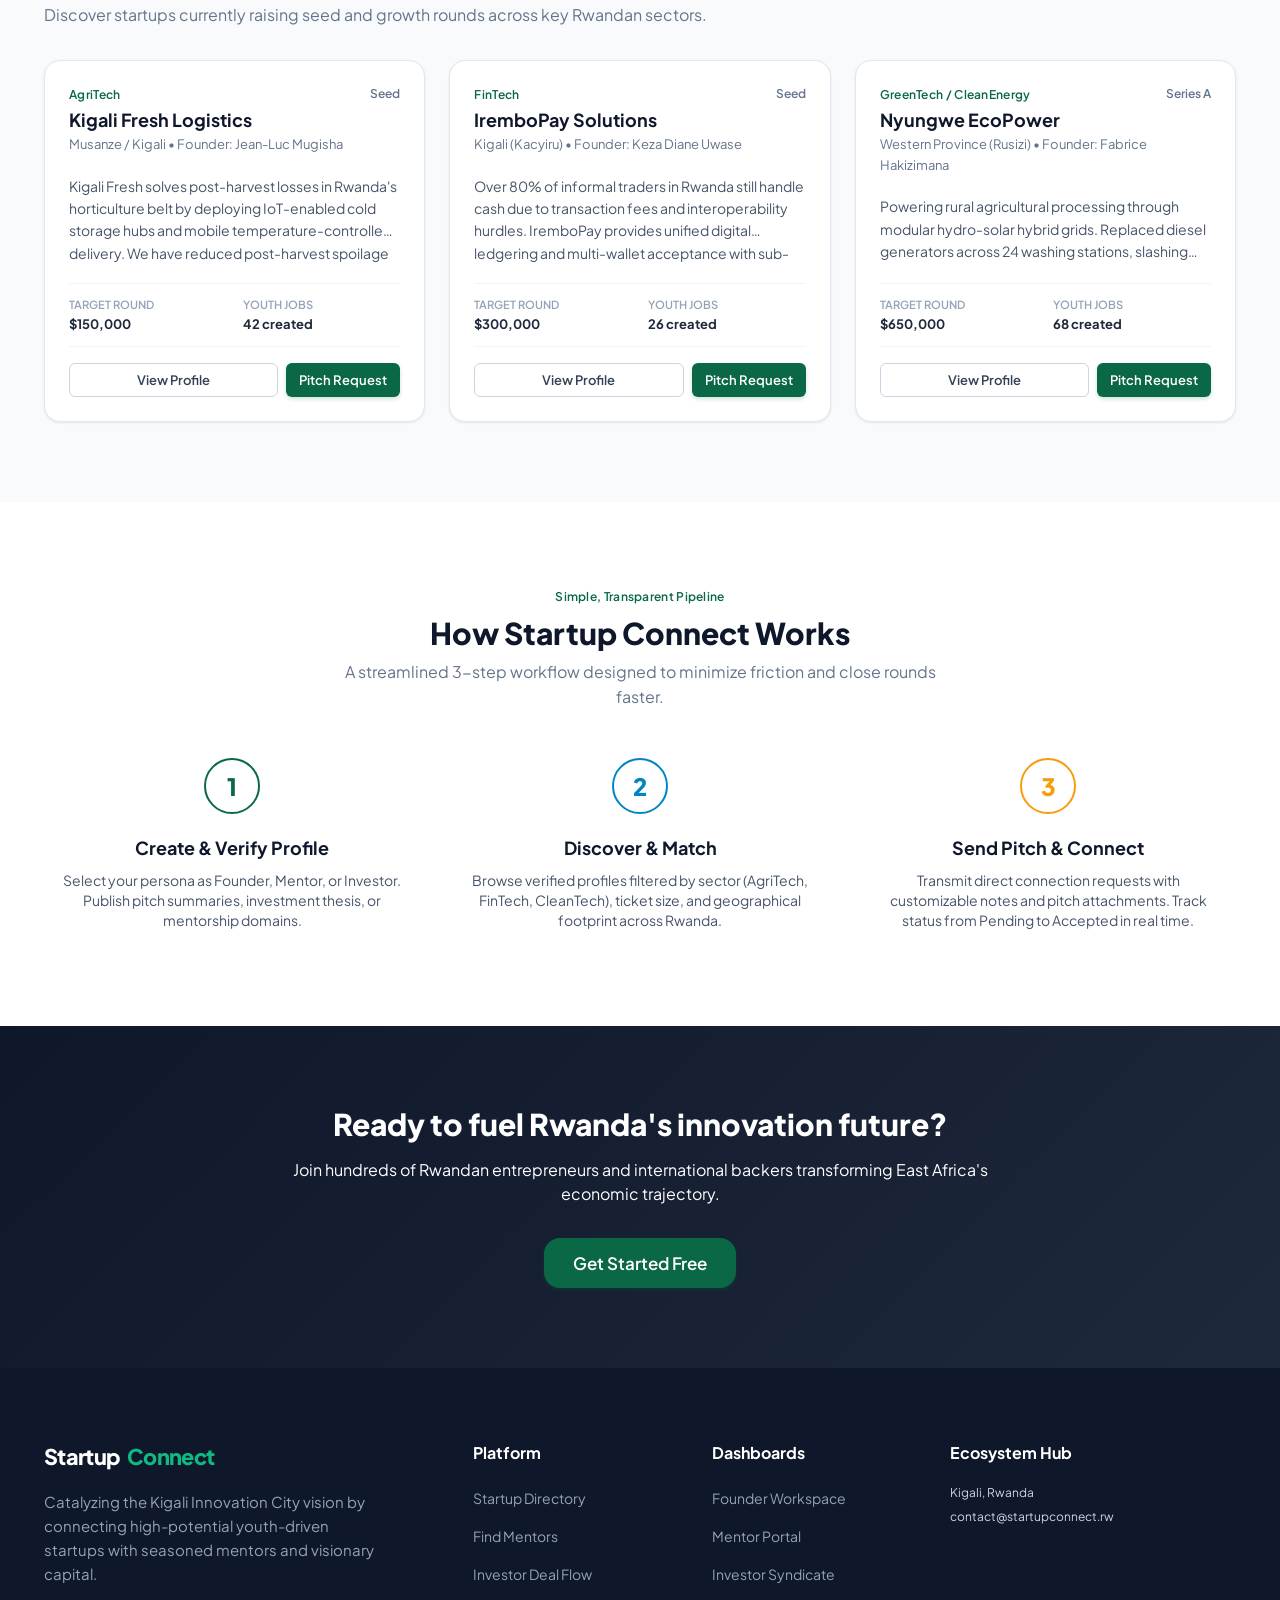
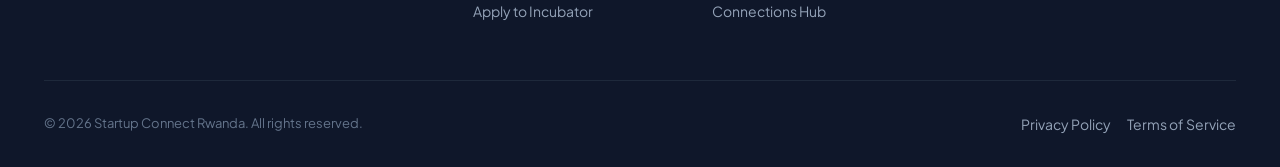
==== commit f377074d: "Remove comments from index.html Removed comments for cards and sections in index.html." ====
--- a/index.html
+++ b/index.html
@@ -12,7 +12,6 @@
 </head>
 <body>
 
-  <!-- Rwanda Flag Accent Line -->
   <div class="rwanda-flag-stripe"></div>
 
   <!-- Public Header -->
@@ -82,7 +81,7 @@
       </div>
 
       <div class="grid grid-cols-3 gap-8">
-        <!-- Card 1: For Founders (Hover highlight) -->
+
         <div class="role-showcase-card founder" onclick="window.location.href='signup.html?role=founder'">
           <div class="role-showcase-icon"><svg width="24" height="24" fill="none" viewBox="0 0 24 24" stroke="currentColor"><path stroke-linecap="round" stroke-linejoin="round" stroke-width="1.75" d="M13 10V3L4 14h7v7l9-11h-7z" /></svg></div>
           <h3 class="role-showcase-title">For Founders</h3>
@@ -97,7 +96,7 @@
           <div class="btn btn-outline role-showcase-btn">Join as Founder &rarr;</div>
         </div>
 
-        <!-- Card 2: For Mentors (Hover highlight) -->
+
         <div class="role-showcase-card mentor" onclick="window.location.href='signup.html?role=mentor'">
           <div class="role-showcase-icon"><svg width="24" height="24" fill="none" viewBox="0 0 24 24" stroke="currentColor"><path stroke-linecap="round" stroke-linejoin="round" stroke-width="1.75" d="M12 6.253v13m0-13C10.832 5.477 9.246 5 7.5 5S4.168 5.477 3 6.253v13C4.168 18.477 5.754 18 7.5 18s3.332.477 4.5 1.253m0-13C13.168 5.477 14.754 5 16.5 5c1.747 0 3.332.477 4.5 1.253v13C19.832 18.477 18.247 18 16.5 18c-1.746 0-3.332.477-4.5 1.253" /></svg></div>
           <h3 class="role-showcase-title">For Mentors</h3>
@@ -112,7 +111,7 @@
           <div class="btn btn-outline role-showcase-btn">Join as Mentor &rarr;</div>
         </div>
 
-        <!-- Card 3: For Investors (Hover highlight) -->
+
         <div class="role-showcase-card investor" onclick="window.location.href='signup.html?role=investor'">
           <div class="role-showcase-icon"><svg width="24" height="24" fill="none" viewBox="0 0 24 24" stroke="currentColor"><path stroke-linecap="round" stroke-linejoin="round" stroke-width="1.75" d="M21 13.255A23.931 23.931 0 0112 15c-3.183 0-6.22-.62-9-1.745M16 6V4a2 2 0 00-2-2h-4a2 2 0 00-2 2v2m4 6h.01M5 20h14a2 2 0 002-2V8a2 2 0 00-2-2H5a2 2 0 00-2 2v10a2 2 0 002 2z" /></svg></div>
           <h3 class="role-showcase-title">For Investors</h3>
@@ -143,7 +142,7 @@
       </div>
 
       <div class="grid grid-cols-3 gap-6" id="featured-startups-grid">
-        <!-- Rendered by JS or static fallback -->
+        
       </div>
     </div>
   </section>
@@ -179,7 +178,7 @@
     </div>
   </section>
 
-  <!-- CTA Banner -->
+
   <section class="p-8" style="background: linear-gradient(135deg, var(--slate-900) 0%, #1e293b 100%); color: var(--white); padding: 5rem 0;">
     <div class="container text-center" style="max-width: 760px;">
       <h2 class="text-3xl font-extrabold mb-4">Ready to fuel Rwanda's innovation future?</h2>
--- a/static/css/style.css
+++ b/static/css/style.css
@@ -747,4 +747,970 @@
   color: var(--secondary);
 }
 .role-showcase-card.mentor:hover .role-showcase-btn {
-  background-color: var(--secondary);+  background-color: var(--secondary);
+  color: var(--white);
+  border-color: var(--secondary);
+  box-shadow: 0 4px 14px rgba(2, 132, 199, 0.35);
+  transform: translateY(-2px);
+}
+
+/* 3. Investor Hover Highlight */
+.role-showcase-card.investor:hover {
+  border-color: var(--accent-gold);
+  background: linear-gradient(180deg, rgba(245, 158, 11, 0.05) 0%, #ffffff 50%);
+  box-shadow: 0 20px 35px -8px rgba(245, 158, 11, 0.25), 0 0 0 2px var(--accent-gold);
+}
+.role-showcase-card.investor:hover .role-showcase-icon {
+  background-color: var(--slate-900);
+  color: var(--accent-gold);
+  border-color: var(--slate-900);
+  transform: scale(1.1) rotate(-4deg);
+  box-shadow: 0 8px 16px rgba(15, 23, 42, 0.25);
+}
+.role-showcase-card.investor:hover .role-showcase-title {
+  color: var(--slate-900);
+}
+.role-showcase-card.investor:hover .role-showcase-btn {
+  background-color: var(--slate-900);
+  color: var(--white);
+  border-color: var(--slate-900);
+  box-shadow: 0 4px 14px rgba(15, 23, 42, 0.35);
+  transform: translateY(-2px);
+}
+
+/* ==========================================================================
+   Public Header & Navigation
+   ========================================================================== */
+.public-header {
+  background: rgba(255, 255, 255, 0.95);
+  backdrop-filter: blur(12px);
+  border-bottom: 1px solid var(--slate-200);
+  position: sticky;
+  top: 0;
+  z-index: 50;
+  transition: all var(--transition-normal);
+}
+
+.navbar {
+  height: 4.5rem;
+  display: flex;
+  align-items: center;
+  justify-content: space-between;
+}
+
+.brand-logo {
+  display: inline-flex;
+  align-items: center;
+  gap: 0.5rem;
+  font-size: 1.35rem;
+  font-weight: 800;
+  color: var(--slate-900);
+  letter-spacing: -0.03em;
+  text-decoration: none;
+  transition: transform var(--transition-fast), opacity var(--transition-fast);
+}
+
+.brand-logo:hover {
+  opacity: 0.9;
+  transform: translateY(-1px);
+}
+
+.brand-emblem {
+  display: none !important;
+}
+
+.brand-text {
+  display: inline-flex;
+  align-items: center;
+  gap: 0.4rem;
+}
+
+.brand-text span {
+  color: var(--primary);
+}
+
+.brand-tag {
+  display: none !important;
+}
+
+.nav-links {
+  display: flex;
+  align-items: center;
+  gap: 1.75rem;
+  list-style: none;
+}
+
+.nav-link {
+  font-weight: 600;
+  font-size: 0.9375rem;
+  color: var(--slate-600);
+  transition: color var(--transition-fast);
+}
+
+.nav-link:hover, .nav-link.active {
+  color: var(--primary);
+}
+
+.nav-actions {
+  display: flex;
+  align-items: center;
+  gap: 0.875rem;
+}
+
+/* ==========================================================================
+   Hero Section - Clean Centered Layout
+   ========================================================================== */
+.hero-section {
+  position: relative;
+  padding: 6.5rem 0 6rem;
+  background: radial-gradient(circle at 10% 20%, rgba(10, 104, 71, 0.04) 0%, transparent 40%),
+              radial-gradient(circle at 90% 80%, rgba(2, 132, 199, 0.04) 0%, transparent 40%),
+              var(--white);
+  border-bottom: 1px solid var(--slate-200);
+  overflow: hidden;
+  display: flex;
+  align-items: center;
+  justify-content: center;
+  min-height: calc(75vh - 72px);
+}
+
+.hero-kicker {
+  display: inline-block;
+  font-size: 0.875rem;
+  font-weight: 700;
+  letter-spacing: 0.08em;
+  text-transform: uppercase;
+  color: var(--primary);
+  margin-bottom: 1.25rem;
+  background: transparent !important;
+  border: none !important;
+  padding: 0 !important;
+}
+
+.hero-pill {
+  display: none !important;
+}
+
+.hero-title {
+  font-size: 3.5rem;
+  font-weight: 800;
+  line-height: 1.15;
+  color: var(--slate-900);
+  letter-spacing: -0.03em;
+  margin-bottom: 1.25rem;
+}
+
+.hero-title .gradient-text {
+  background: linear-gradient(135deg, var(--primary) 0%, #009b77 50%, var(--secondary) 100%);
+  -webkit-background-clip: text;
+  -webkit-text-fill-color: transparent;
+}
+
+.hero-subtitle {
+  font-size: 1.15rem;
+  color: var(--slate-600);
+  max-width: 680px;
+  line-height: 1.65;
+  margin-bottom: 2.25rem;
+  margin-left: auto;
+  margin-right: auto;
+}
+
+.hero-stats-strip {
+  display: none !important;
+}
+
+@media (max-width: 768px) {
+  .hero-section { padding: 4.5rem 0 4rem; min-height: auto; }
+  .hero-title { font-size: 2.25rem; }
+  .hero-subtitle { font-size: 1rem; }
+}
+
+/* ==========================================================================
+   Dashboard Layout (Sidebar + Header + Content)
+   ========================================================================== */
+.dashboard-layout {
+  display: flex;
+  min-height: 100vh;
+  background-color: var(--slate-50);
+}
+
+/* Sidebar */
+.app-sidebar {
+  width: 270px;
+  background-color: var(--white);
+  border-right: 1px solid var(--slate-200);
+  display: flex;
+  flex-direction: column;
+  position: fixed;
+  top: 0;
+  bottom: 0;
+  left: 0;
+  z-index: 40;
+  transition: transform var(--transition-normal);
+}
+
+.sidebar-header {
+  height: 4.5rem;
+  padding: 0 1.5rem;
+  display: flex;
+  align-items: center;
+  justify-content: space-between;
+  border-bottom: 1px solid var(--slate-100);
+}
+
+.sidebar-user-card {
+  padding: 1.25rem 1.5rem;
+  display: flex;
+  align-items: center;
+  gap: 0.875rem;
+  border-bottom: 1px solid var(--slate-100);
+  background-color: var(--slate-50);
+}
+
+.user-avatar {
+  width: 2.75rem;
+  height: 2.75rem;
+  border-radius: var(--radius-full);
+  background: var(--primary);
+  color: var(--white);
+  display: flex;
+  align-items: center;
+  justify-content: center;
+  font-weight: 700;
+  font-size: 1rem;
+  flex-shrink: 0;
+}
+
+.user-avatar.investor { background: #0f172a; }
+.user-avatar.mentor { background: var(--secondary); }
+
+.user-meta {
+  overflow: hidden;
+}
+
+.user-name {
+  font-size: 0.9375rem;
+  font-weight: 700;
+  color: var(--slate-900);
+  white-space: nowrap;
+  text-overflow: ellipsis;
+  overflow: hidden;
+}
+
+.user-role-badge {
+  display: inline-block;
+  font-size: 0.725rem;
+  font-weight: 600;
+  color: var(--primary);
+  text-transform: uppercase;
+  letter-spacing: 0.05em;
+}
+
+.sidebar-nav {
+  padding: 1.25rem 0.875rem;
+  flex: 1;
+  overflow-y: auto;
+  display: flex;
+  flex-direction: column;
+  gap: 0.25rem;
+}
+
+.nav-section-title {
+  font-size: 0.6875rem;
+  font-weight: 700;
+  color: var(--slate-400);
+  text-transform: uppercase;
+  letter-spacing: 0.08em;
+  padding: 0.5rem 0.75rem;
+  margin-top: 0.75rem;
+}
+
+.sidebar-item {
+  display: flex;
+  align-items: center;
+  gap: 0.75rem;
+  padding: 0.625rem 0.75rem;
+  color: var(--slate-600);
+  font-size: 0.9rem;
+  font-weight: 600;
+  border-radius: var(--radius-md);
+  transition: all var(--transition-fast);
+  position: relative;
+}
+
+.sidebar-item:hover {
+  background-color: var(--slate-100);
+  color: var(--slate-900);
+}
+
+.sidebar-item.active {
+  background-color: var(--primary-light);
+  color: var(--primary);
+}
+
+.sidebar-item .item-badge {
+  margin-left: auto;
+  background: var(--primary);
+  color: var(--white);
+  font-size: 0.7rem;
+  font-weight: 700;
+  padding: 0.15rem 0.5rem;
+  border-radius: var(--radius-full);
+}
+
+.sidebar-footer {
+  padding: 1rem 1.25rem;
+  border-top: 1px solid var(--slate-100);
+}
+
+/* Dashboard Main Content Area */
+.app-main {
+  flex: 1;
+  margin-left: 270px;
+  display: flex;
+  flex-direction: column;
+  min-width: 0;
+}
+
+@media (max-width: 1024px) {
+  .app-sidebar {
+    transform: translateX(-100%);
+  }
+  .app-sidebar.open {
+    transform: translateX(0);
+    box-shadow: var(--shadow-xl);
+  }
+  .app-main {
+    margin-left: 0;
+  }
+}
+
+/* Top App Header */
+.app-header {
+  height: 4.5rem;
+  background: var(--white);
+  border-bottom: 1px solid var(--slate-200);
+  padding: 0 2rem;
+  display: flex;
+  align-items: center;
+  justify-content: space-between;
+  position: sticky;
+  top: 0;
+  z-index: 30;
+}
+
+.header-search {
+  position: relative;
+  width: 320px;
+}
+
+.header-search input {
+  width: 100%;
+  padding: 0.55rem 0.75rem 0.55rem 2.25rem;
+  font-size: 0.875rem;
+  border-radius: var(--radius-full);
+  border: 1px solid var(--slate-200);
+  background-color: var(--slate-50);
+}
+
+.header-search .search-icon {
+  position: absolute;
+  left: 0.75rem;
+  top: 50%;
+  transform: translateY(-50%);
+  color: var(--slate-400);
+  pointer-events: none;
+}
+
+.header-actions {
+  display: flex;
+  align-items: center;
+  gap: 1rem;
+}
+
+.app-content {
+  padding: 2.25rem 3rem 4rem;
+  flex: 1;
+  max-width: 1480px;
+  width: 100%;
+}
+
+@media (max-width: 768px) {
+  .app-content { padding: 1.5rem 1rem 3rem; }
+}
+
+@media (max-width: 640px) {
+  .app-header { padding: 0 1rem; }
+  .app-content { padding: 1rem; }
+  .header-search { display: none; }
+}
+
+/* ==========================================================================
+   Directory & Filter Components
+   ========================================================================== */
+.filter-bar {
+  background: var(--white);
+  border: 1px solid var(--slate-200);
+  border-radius: var(--radius-lg);
+  padding: 1.25rem;
+  margin-bottom: 2rem;
+  box-shadow: var(--shadow-sm);
+}
+
+.filter-pills {
+  display: flex;
+  align-items: center;
+  gap: 0.5rem;
+  flex-wrap: wrap;
+  margin-top: 1rem;
+  padding-top: 1rem;
+  border-top: 1px solid var(--slate-100);
+}
+
+.filter-pill {
+  padding: 0.35rem 0.875rem;
+  border-radius: var(--radius-full);
+  font-size: 0.8125rem;
+  font-weight: 600;
+  background-color: transparent;
+  color: var(--slate-600);
+  border: 1px solid var(--slate-300);
+  cursor: pointer;
+  transition: all var(--transition-fast);
+}
+
+.filter-pill:hover {
+  background-color: transparent;
+  border-color: var(--primary);
+  color: var(--primary);
+}
+
+.filter-pill.active {
+  background-color: var(--primary);
+  color: var(--white);
+  border-color: var(--primary);
+}
+
+/* Profile / Startup Card */
+.profile-card {
+  background: var(--white);
+  border: 1px solid var(--slate-200);
+  border-radius: var(--radius-lg);
+  padding: 1.5rem;
+  box-shadow: var(--shadow-sm);
+  display: flex;
+  flex-direction: column;
+  height: 100%;
+  transition: transform var(--transition-normal), box-shadow var(--transition-normal);
+  position: relative;
+}
+
+.profile-card:hover {
+  transform: translateY(-4px);
+  box-shadow: var(--shadow-lg);
+  border-color: var(--slate-300);
+}
+
+.profile-header {
+  display: flex;
+  align-items: flex-start;
+  gap: 1.25rem;
+  margin-bottom: 1.25rem;
+}
+
+.startup-avatar,
+.profile-logo {
+  display: none !important;
+}
+
+.profile-title-area {
+  flex: 1;
+  min-width: 0;
+}
+
+.profile-name {
+  font-size: 1.125rem;
+  font-weight: 700;
+  color: var(--slate-900);
+  line-height: 1.3;
+}
+
+.profile-subtitle {
+  font-size: 0.8125rem;
+  color: var(--slate-500);
+  margin-top: 0.15rem;
+}
+
+.profile-bio {
+  font-size: 0.875rem;
+  color: var(--slate-600);
+  margin-bottom: 1.25rem;
+  display: -webkit-box;
+  -webkit-line-clamp: 3;
+  -webkit-box-orient: vertical;
+  overflow: hidden;
+  flex: 1;
+}
+
+.profile-meta-grid {
+  display: grid;
+  grid-template-columns: repeat(2, 1fr);
+  gap: 0.5rem 1rem;
+  padding: 0.75rem 0;
+  margin-bottom: 1rem;
+  border-top: 1px solid var(--slate-100);
+  border-bottom: 1px solid var(--slate-100);
+  font-size: 0.8125rem;
+}
+
+.meta-item {
+  display: flex;
+  flex-direction: column;
+}
+
+.meta-label {
+  font-size: 0.7rem;
+  color: var(--slate-400);
+  text-transform: uppercase;
+  font-weight: 600;
+}
+
+.meta-val {
+  font-weight: 700;
+  color: var(--slate-800);
+}
+
+/* ==========================================================================
+   Connection & Request Workflow UI
+   ========================================================================== */
+.connection-table {
+  width: 100%;
+  border-collapse: separate;
+  border-spacing: 0;
+}
+
+.connection-table th {
+  background-color: var(--slate-50);
+  color: var(--slate-600);
+  font-size: 0.78rem;
+  font-weight: 700;
+  text-transform: uppercase;
+  letter-spacing: 0.06em;
+  padding: 1.1rem 1.5rem;
+  text-align: left;
+  border-bottom: 1px solid var(--slate-200);
+}
+
+.connection-table td {
+  padding: 1.25rem 1.5rem;
+  border-bottom: 1px solid var(--slate-100);
+  font-size: 0.9rem;
+  vertical-align: middle;
+  line-height: 1.55;
+}
+
+.connection-table tr:hover td {
+  background-color: var(--slate-50);
+}
+
+.pitch-callout-box {
+  background: #f8fafc;
+  border: 1px solid var(--slate-200);
+  border-left: 4px solid var(--primary);
+  border-radius: var(--radius-md);
+  padding: 1.25rem 1.5rem;
+  margin-bottom: 1.5rem;
+}
+
+.pitch-callout-text {
+  font-size: 0.95rem;
+  line-height: 1.75;
+  color: var(--slate-700);
+  margin: 0;
+}
+
+.milestone-chip {
+  display: inline-flex;
+  align-items: center;
+  gap: 0.35rem;
+  padding: 0;
+  background-color: transparent !important;
+  background: transparent !important;
+  border: none !important;
+  border-radius: 0;
+  font-size: 0.8125rem;
+  font-weight: 600;
+  color: var(--slate-700);
+  box-shadow: none !important;
+}
+
+.milestone-chip.verified {
+  border: none !important;
+  background-color: transparent !important;
+  background: transparent !important;
+  color: var(--primary);
+}
+
+/* Tab Navigation */
+.nav-tabs {
+  display: flex;
+  align-items: center;
+  gap: 1.5rem;
+  border-bottom: 1px solid var(--slate-200);
+  margin-bottom: 1.5rem;
+}
+
+.tab-btn {
+  background: none;
+  border: none;
+  padding: 0.75rem 0.25rem;
+  font-size: 0.9375rem;
+  font-weight: 600;
+  color: var(--slate-500);
+  cursor: pointer;
+  position: relative;
+  transition: color var(--transition-fast);
+}
+
+.tab-btn:hover {
+  color: var(--slate-800);
+}
+
+.tab-btn.active {
+  color: var(--primary);
+}
+
+.tab-btn.active::after {
+  content: '';
+  position: absolute;
+  bottom: -1px;
+  left: 0;
+  right: 0;
+  height: 2px;
+  background-color: var(--primary);
+  border-radius: var(--radius-full);
+}
+
+/* ==========================================================================
+   Modals & Toast Notifications
+   ========================================================================== */
+.modal-backdrop {
+  position: fixed;
+  inset: 0;
+  background-color: rgba(15, 23, 42, 0.6);
+  backdrop-filter: blur(4px);
+  display: flex;
+  align-items: center;
+  justify-content: center;
+  z-index: 100;
+  padding: 1.5rem;
+  opacity: 0;
+  visibility: hidden;
+  transition: opacity var(--transition-normal), visibility var(--transition-normal);
+}
+
+.modal-backdrop.active {
+  opacity: 1;
+  visibility: visible;
+}
+
+.modal-box {
+  background: var(--white);
+  border-radius: var(--radius-xl);
+  width: 100%;
+  max-width: 600px;
+  box-shadow: var(--shadow-xl);
+  overflow: hidden;
+  transform: scale(0.95) translateY(10px);
+  transition: transform var(--transition-bounce);
+  max-height: 90vh;
+  display: flex;
+  flex-direction: column;
+}
+
+.modal-backdrop.active .modal-box {
+  transform: scale(1) translateY(0);
+}
+
+.modal-header {
+  padding: 1.5rem 1.75rem;
+  border-bottom: 1px solid var(--slate-100);
+  display: flex;
+  align-items: center;
+  justify-content: space-between;
+}
+
+.modal-body {
+  padding: 1.75rem;
+  overflow-y: auto;
+}
+
+.modal-footer {
+  padding: 1.25rem 1.75rem;
+  background-color: var(--slate-50);
+  border-top: 1px solid var(--slate-100);
+  display: flex;
+  align-items: center;
+  justify-content: flex-end;
+  gap: 0.75rem;
+}
+
+/* Toast Notification Stack */
+.toast-container {
+  position: fixed;
+  bottom: 1.5rem;
+  right: 1.5rem;
+  z-index: 110;
+  display: flex;
+  flex-direction: column;
+  gap: 0.75rem;
+  pointer-events: none;
+}
+
+.toast {
+  background: var(--slate-900);
+  color: var(--white);
+  padding: 0.875rem 1.25rem;
+  border-radius: var(--radius-md);
+  font-size: 0.875rem;
+  font-weight: 500;
+  box-shadow: var(--shadow-lg);
+  display: flex;
+  align-items: center;
+  gap: 0.75rem;
+  pointer-events: auto;
+  animation: slideInUp 0.3s ease forwards;
+  max-width: 380px;
+}
+
+.toast.toast-success { border-left: 4px solid var(--success); }
+.toast.toast-warning { border-left: 4px solid var(--warning); }
+.toast.toast-danger { border-left: 4px solid var(--danger); }
+.toast.toast-info { border-left: 4px solid var(--info); }
+
+@keyframes slideInUp {
+  from {
+    opacity: 0;
+    transform: translateY(20px);
+  }
+  to {
+    opacity: 1;
+    transform: translateY(0);
+  }
+}
+
+/* ==========================================================================
+   Public Footer
+   ========================================================================== */
+.public-footer {
+  background-color: var(--slate-900);
+  color: var(--slate-300);
+  padding: 4.5rem 0 2rem;
+  margin-top: auto;
+}
+
+.footer-top {
+  display: grid;
+  grid-template-columns: 2fr 1fr 1fr 1.5fr;
+  gap: 3rem;
+  margin-bottom: 3.5rem;
+}
+
+@media (max-width: 768px) {
+  .footer-top { grid-template-columns: 1fr; gap: 2rem; }
+}
+
+.footer-brand p {
+  color: var(--slate-400);
+  font-size: 0.9375rem;
+  margin-top: 1rem;
+  max-width: 340px;
+}
+
+.footer-title {
+  color: var(--white);
+  font-size: 1rem;
+  font-weight: 700;
+  margin-bottom: 1.25rem;
+}
+
+.footer-links {
+  list-style: none;
+  display: flex;
+  flex-direction: column;
+  gap: 0.75rem;
+}
+
+.footer-link {
+  color: var(--slate-400);
+  font-size: 0.875rem;
+  transition: color var(--transition-fast);
+}
+
+.footer-link:hover {
+  color: var(--white);
+}
+
+.footer-bottom {
+  padding-top: 2rem;
+  border-top: 1px solid var(--slate-800);
+  display: flex;
+  align-items: center;
+  justify-content: space-between;
+  font-size: 0.8125rem;
+  color: var(--slate-500);
+  flex-wrap: wrap;
+  gap: 1rem;
+}
+
+/* Rwanda Flag Accent Stripe */
+.rwanda-flag-stripe {
+  height: 4px;
+  width: 100%;
+  background: linear-gradient(to right, #00A3E0 50%, #FAD201 50% 75%, #20603D 75% 100%);
+}
+
+/* ==========================================================================
+   SRS Additions: Tooltips, Star Ratings, Timeslots & Chat
+   ========================================================================== */
+
+/* In-App Tooltips (Section 2.6) */
+[data-tooltip] {
+  position: relative;
+  cursor: help;
+}
+
+[data-tooltip]::after {
+  content: attr(data-tooltip);
+  position: absolute;
+  bottom: 125%;
+  left: 50%;
+  transform: translateX(-50%) translateY(4px);
+  background: var(--slate-900);
+  color: var(--white);
+  padding: 0.35rem 0.65rem;
+  font-size: 0.72rem;
+  font-weight: 500;
+  border-radius: var(--radius-sm);
+  white-space: nowrap;
+  pointer-events: none;
+  opacity: 0;
+  visibility: hidden;
+  transition: opacity 0.2s ease, transform 0.2s ease, visibility 0.2s ease;
+  z-index: 100;
+  box-shadow: var(--shadow-md);
+}
+
+[data-tooltip]:hover::after {
+  opacity: 1;
+  visibility: visible;
+  transform: translateX(-50%) translateY(0);
+}
+
+/* Interactive Star Rating (SRS Activity Diagram Page 11 - Feedback & Rating) */
+.star-rating {
+  display: inline-flex;
+  gap: 0.25rem;
+  font-size: 1.5rem;
+  cursor: pointer;
+}
+
+.star-rating .star {
+  color: var(--slate-300);
+  transition: color 0.15s ease, transform 0.15s ease;
+}
+
+.star-rating .star.hovered,
+.star-rating .star.selected {
+  color: var(--accent-gold);
+}
+
+.star-rating .star:hover {
+  transform: scale(1.2);
+}
+
+/* Timeslot Pills (SRS Mentorship Scheduling Flow) */
+.timeslot-pill {
+  display: flex;
+  align-items: center;
+  justify-content: space-between;
+  padding: 0.625rem 0.875rem;
+  border: 1.5px solid var(--slate-200);
+  border-radius: var(--radius-md);
+  background: var(--white);
+  font-size: 0.8125rem;
+  font-weight: 600;
+  color: var(--slate-700);
+  cursor: pointer;
+  transition: all var(--transition-fast);
+}
+
+.timeslot-pill:hover {
+  border-color: var(--primary);
+  background: var(--primary-light);
+  color: var(--primary);
+}
+
+.timeslot-pill.selected {
+  border-color: var(--primary);
+  background: var(--primary);
+  color: var(--white);
+  box-shadow: 0 4px 10px rgba(10, 104, 71, 0.25);
+}
+
+/* Region Badge */
+.badge-region {
+  background-color: transparent !important;
+  background: transparent !important;
+  color: #166534;
+  border: none !important;
+  font-size: 0.75rem;
+  font-weight: 600;
+  padding: 0 !important;
+  border-radius: 0;
+}
+
+/* Direct Chat Box (SRS Page 9: Direct Messages) */
+.chat-container {
+  display: flex;
+  flex-direction: column;
+  height: 280px;
+  overflow-y: auto;
+  gap: 0.5rem;
+  padding: 0.75rem;
+  background: var(--slate-50);
+  border-radius: var(--radius-md);
+  border: 1px solid var(--slate-200);
+}
+
+.chat-bubble {
+  max-width: 80%;
+  padding: 0.5rem 0.75rem;
+  border-radius: var(--radius-md);
+  font-size: 0.8125rem;
+  line-height: 1.4;
+}
+
+.chat-bubble.sent {
+  align-self: flex-end;
+  background: var(--primary);
+  color: var(--white);
+  border-bottom-right-radius: 2px;
+}
+
+.chat-bubble.received {
+  align-self: flex-start;
+  background: var(--white);
+  color: var(--slate-800);
+  border: 1px solid var(--slate-200);
+  border-bottom-left-radius: 2px;
+}
+
+.chat-bubble .meta {
+  font-size: 0.65rem;
+  opacity: 0.8;
+  margin-top: 2px;
+  text-align: right;
+}
+
